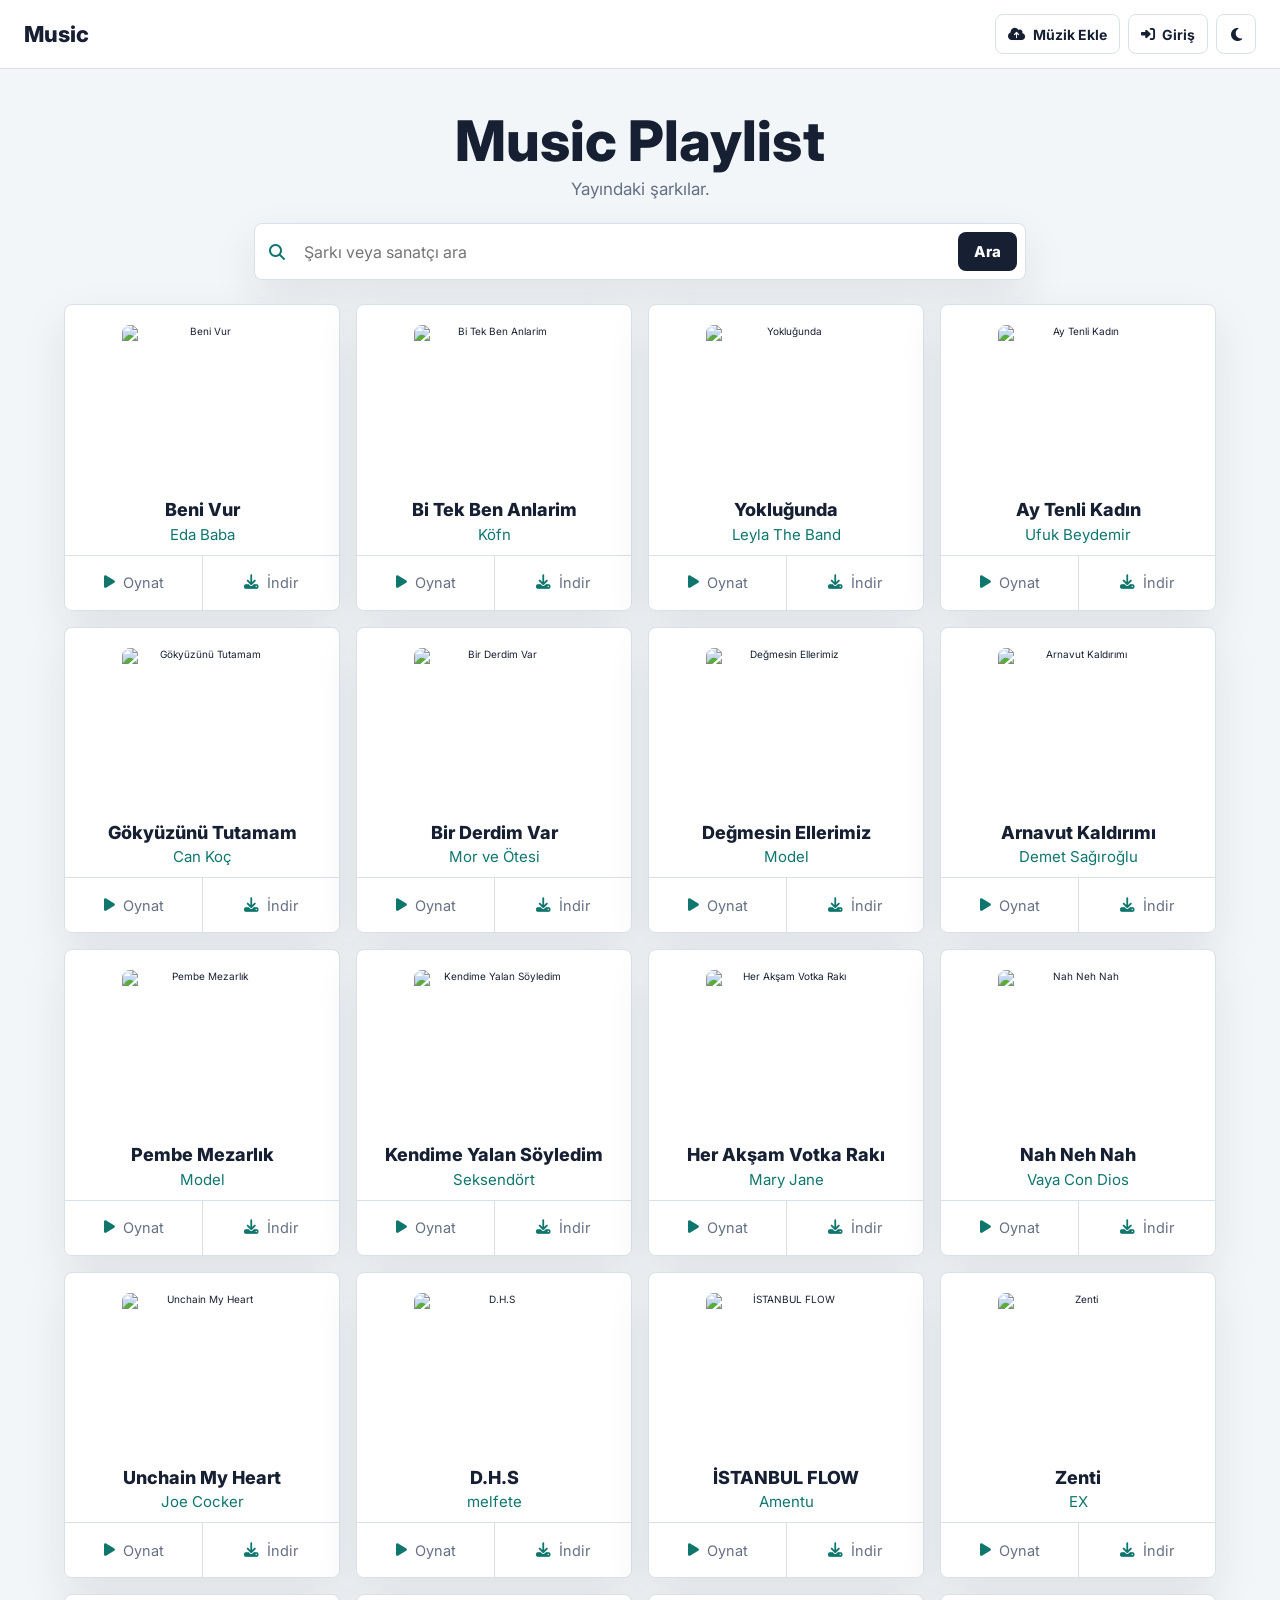
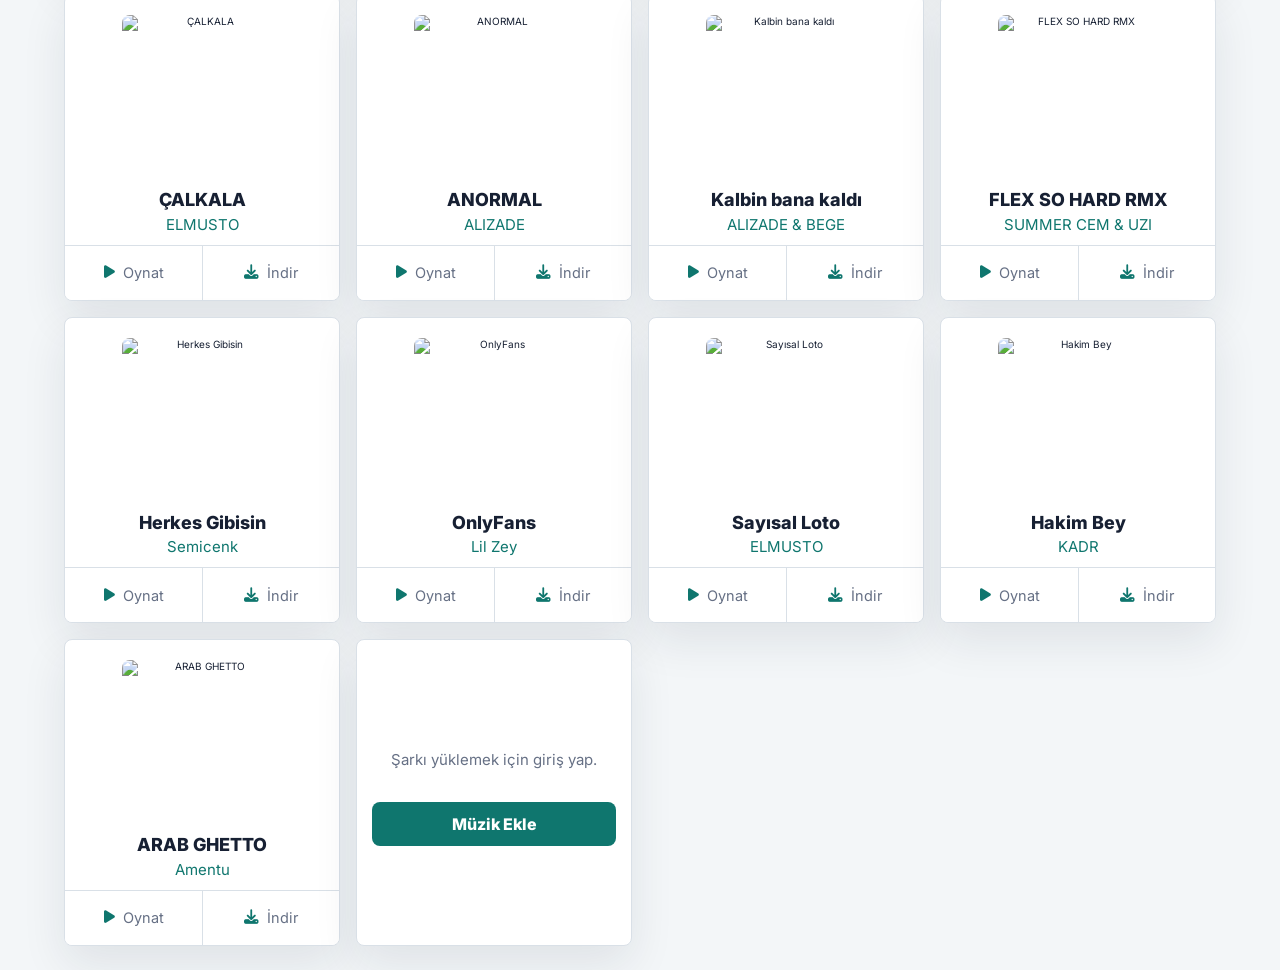
==== index.html @ 30aca119 "ardaltunel" ====
<!doctype html>
<html lang="tr">
<head>
    <meta charset="utf-8">
    <meta name="viewport" content="width=device-width, initial-scale=1">
    <meta name="description" content="Arda Altunel Music playlist">
    <title>Music App | Arda Altunel</title>
    <link rel="icon" type="image/png" sizes="32x32" href="images/favicon-32x32.png">
    <link rel="apple-touch-icon" sizes="180x180" href="images/apple-icon-180x180.png">
    <link rel="stylesheet" href="https://cdnjs.cloudflare.com/ajax/libs/font-awesome/6.1.2/css/all.min.css">
    <link rel="stylesheet" href="css/style.css?v=4">
</head>
<body data-page="home">
<header class="site-header">
    <a href="index.html" class="brand">Music</a>
    <nav class="top-nav" data-auth-nav>
        <a href="upload.html"><i class="fas fa-cloud-arrow-up"></i><span>Müzik Ekle</span></a>
    </nav>
</header>

<section class="playlist">
    <div class="page-title">
        <h1>Music Playlist</h1>
        <p>Yayındaki şarkılar.</p>
    </div>

    <section class="search__bar">
        <form class="container search__bar-container" data-search-form>
            <i class="fas fa-search"></i>
            <input type="search" name="search" placeholder="Şarkı veya sanatçı ara" autocomplete="off">
            <button type="submit">Ara</button>
        </form>
    </section>

    <div class="box-container" data-song-grid>
        <article class="box more-btn">
            <p class="empty-state">Şarkılar yükleniyor...</p>
        </article>
    </div>
</section>

<div class="music-player" id="myModal" aria-hidden="true">
    <i class="fas fa-times" id="close" role="button" aria-label="Kapat"></i>
    <div class="main-box">
        <button class="player-arrow" id="prev_song_button" type="button" aria-label="Önceki şarkı"><i class="fa fa-angle-left" aria-hidden="true"></i></button>
        <div class="box box-custom">
            <img src="" class="album" alt="">
            <div class="name"></div>
            <div class="artist"></div>
            <audio src="" controls class="music" id="myAudio"></audio>
        </div>
        <button class="player-arrow" id="next_song_button" type="button" aria-label="Sonraki şarkı"><i class="fa fa-angle-right" aria-hidden="true"></i></button>
    </div>
</div>

<script src="https://cdn.jsdelivr.net/npm/@supabase/supabase-js@2"></script>
<script src="js/supabase-config.js"></script>
<script src="js/supabase-client.js"></script>
<script src="js/app.js?v=10"></script>
</body>
</html>
---- css/style.css ----
@import url('https://fonts.googleapis.com/css2?family=Inter:wght@400;500;600;700;800&display=swap');

:root {
    --main-color: #0f766e;
    --accent: #f97316;
    --red: #dc2626;
    --green: #15803d;
    --amber: #b45309;
    --light-color: #667085;
    --light-bg: #f3f6f8;
    --black: #172033;
    --white: #fff;
    --surface: #fff;
    --surface-muted: #f8fafc;
    --button-bg: #172033;
    --button-text: #fff;
    --header-bg: rgba(255, 255, 255, .94);
    --hover-bg: #eef4f5;
    --success-bg: #ecfdf5;
    --danger-bg: #fef2f2;
    --warning-bg: #fff7ed;
    --hidden-bg: #f1f5f9;
    --modal-bg: rgba(15, 23, 42, .58);
    --player-bg: rgba(23, 32, 51, .68);
    --line: #d9e0e7;
    --box-shadow: 0 18px 45px rgba(23, 32, 51, .09);
    --border: 1px solid var(--line);
}

body.theme-dark {
    --main-color: #20c997;
    --accent: #eab308;
    --red: #fb7185;
    --green: #4ade80;
    --amber: #facc15;
    --light-color: #a1a1aa;
    --light-bg: #101114;
    --black: #f4f4f5;
    --surface: #181a20;
    --surface-muted: #20232b;
    --button-bg: #242832;
    --button-text: #f4f4f5;
    --header-bg: rgba(16, 17, 20, .96);
    --hover-bg: #23272f;
    --success-bg: rgba(74, 222, 128, .12);
    --danger-bg: rgba(251, 113, 133, .13);
    --warning-bg: rgba(250, 204, 21, .13);
    --hidden-bg: #20232b;
    --modal-bg: rgba(6, 7, 10, .72);
    --player-bg: rgba(6, 7, 10, .78);
    --line: rgba(244, 244, 245, .10);
    --border: 1px solid rgba(244, 244, 245, .10);
    --box-shadow: 0 18px 45px rgba(0, 0, 0, .28);
}

* {
    font-family: 'Inter', sans-serif;
    margin: 0;
    padding: 0;
    box-sizing: border-box;
    outline: none;
    border: none;
    text-decoration: none;
}

html {
    font-size: 62.5%;
    overflow-x: hidden;
}

body {
    min-height: 100vh;
    background: var(--light-bg);
    color: var(--black);
    transition: background-color .2s ease, color .2s ease;
}

a {
    color: inherit;
}

button {
    font: inherit;
}

section {
    padding: 2.4rem;
    margin: 0 auto;
    max-width: 1200px;
}

.site-header {
    position: sticky;
    top: 0;
    z-index: 50;
    display: flex;
    align-items: center;
    justify-content: space-between;
    gap: 1.6rem;
    padding: 1.4rem 2.4rem;
    background: var(--header-bg);
    border-bottom: var(--border);
    backdrop-filter: blur(14px);
}

.brand {
    font-size: 2.2rem;
    font-weight: 800;
    color: var(--black);
}

.top-nav {
    display: flex;
    align-items: center;
    justify-content: flex-end;
    gap: .8rem;
    flex-wrap: wrap;
}

.top-nav a,
.nav-button,
.user-chip {
    display: inline-flex;
    align-items: center;
    gap: .7rem;
    min-height: 4rem;
    padding: .9rem 1.2rem;
    border: var(--border);
    border-radius: 8px;
    background: var(--surface);
    color: var(--black);
    font-size: 1.4rem;
    font-weight: 700;
}

.nav-button {
    cursor: pointer;
}

.top-nav a:hover,
.nav-button:hover {
    border-color: var(--main-color);
    color: var(--main-color);
}

.user-chip {
    color: var(--light-color);
}

.theme-toggle {
    width: 4rem;
    min-width: 4rem;
    justify-content: center;
    padding: 0;
}

.theme-toggle span {
    display: none;
}

.theme-toggle i {
    font-size: 1.5rem;
}

.page-title,
.heading {
    text-align: center;
    margin: 2rem auto 2.4rem;
}

.page-title h1,
.heading {
    font-size: clamp(3rem, 5vw, 5.6rem);
    line-height: 1;
    font-weight: 800;
    color: var(--black);
}

.page-title p {
    margin-top: 1rem;
    color: var(--light-color);
    font-size: 1.7rem;
}

.message {
    position: fixed;
    top: 1.6rem;
    right: 1.6rem;
    margin: 0;
    border-radius: 8px;
    background: var(--surface);
    border: var(--border);
    box-shadow: var(--box-shadow);
    padding: 1.3rem 1.5rem;
    display: flex;
    align-items: center;
    justify-content: space-between;
    gap: 1.2rem;
    z-index: 1200;
    width: min(42rem, calc(100vw - 3.2rem));
}

.message span {
    font-size: 1.6rem;
    color: var(--black);
    line-height: 1.45;
}

.message i {
    cursor: pointer;
    flex: 0 0 auto;
    font-size: 1.9rem;
    color: var(--red);
}

.inline-message {
    margin-bottom: 1.2rem;
    padding: 1.2rem 1.4rem;
    border: var(--border);
    border-radius: 8px;
    background: var(--surface-muted);
    color: var(--black);
    font-size: 1.45rem;
    line-height: 1.45;
}

.inline-message-success {
    background: var(--success-bg);
    color: var(--green);
}

.inline-message-error {
    background: var(--danger-bg);
    color: var(--red);
}

.inline-message-warning {
    background: var(--warning-bg);
    color: var(--amber);
}

.btn,
.option-btn {
    display: block;
    width: 100%;
    margin-top: 1rem;
    padding: 1.2rem 1.6rem;
    cursor: pointer;
    font-size: 1.6rem;
    font-weight: 800;
    border-radius: 8px;
    color: var(--button-text);
    text-align: center;
}

.btn {
    background: var(--main-color);
}

.option-btn {
    background: var(--button-bg);
}

.btn:hover,
.option-btn:hover {
    background: var(--accent);
}

.btn:disabled,
.option-btn:disabled,
.nav-button:disabled {
    cursor: not-allowed;
    opacity: .65;
}

.form-container form {
    margin: 0 auto;
    max-width: 54rem;
    border: var(--border);
    border-radius: 8px;
    background: var(--surface);
    box-shadow: var(--box-shadow);
    padding: 2rem;
}

.form-container form p {
    padding-top: 1rem;
    font-size: 1.5rem;
    font-weight: 700;
    color: var(--light-color);
}

.form-container form p span {
    color: var(--red);
}

.form-container form .box {
    width: 100%;
    border-radius: 8px;
    background: var(--surface-muted);
    padding: 1.3rem 1.4rem;
    font-size: 1.6rem;
    color: var(--black);
    margin: .8rem 0;
    border: var(--border);
}

.form-container form .box:focus {
    border-color: var(--main-color);
    background: var(--surface);
}

.password-field {
    position: relative;
}

.password-field .box {
    padding-right: 5rem;
}

.toggle-password {
    position: absolute;
    right: .8rem;
    top: 50%;
    transform: translateY(-50%);
    width: 3.8rem;
    height: 3.8rem;
    display: inline-flex;
    align-items: center;
    justify-content: center;
    border-radius: 8px;
    background: transparent;
    color: var(--light-color);
    cursor: pointer;
    font-size: 1.6rem;
}

.toggle-password:hover {
    background: var(--hover-bg);
    color: var(--main-color);
}

.playlist .box-container {
    display: grid;
    grid-template-columns: repeat(auto-fit, minmax(22rem, 1fr));
    gap: 1.6rem;
    align-items: stretch;
}

.playlist .box-container .box {
    overflow: hidden;
    border: var(--border);
    border-radius: 8px;
    background: var(--surface);
    box-shadow: var(--box-shadow);
    text-align: center;
}

.playlist .box-container .box .album {
    margin: 2rem auto 1.4rem;
    border-radius: 8px;
    object-fit: cover;
    aspect-ratio: 1;
    width: min(16rem, 70%);
    height: auto;
    display: block;
}

.playlist .box-container .box .name {
    padding: 0 1.4rem;
    font-size: 1.8rem;
    line-height: 1.25;
    font-weight: 800;
    color: var(--black);
    word-break: break-word;
}

.playlist .box-container .box .artist {
    margin: .3rem 0 1.1rem;
    padding: 0 1.4rem;
    font-size: 1.5rem;
    color: var(--main-color);
    word-break: break-word;
}

.playlist .box-container .box .flex {
    margin-top: 1rem;
    border-top: var(--border);
    display: grid;
    grid-template-columns: repeat(2, minmax(0, 1fr));
}

.playlist .box-container .box .flex > * {
    min-height: 5.4rem;
    padding: 1.1rem;
    font-size: 1.45rem;
    cursor: pointer;
    display: inline-flex;
    align-items: center;
    justify-content: center;
    gap: .8rem;
    background: var(--surface);
    color: var(--light-color);
    border-left: var(--border);
}

.playlist .box-container .box .flex > *:first-child {
    border-left: 0;
}

.playlist .box-container .box .flex i {
    color: var(--main-color);
}

.playlist .box-container .more-btn {
    padding: 1.5rem;
    display: flex;
    flex-direction: column;
    justify-content: center;
    gap: 1rem;
}

.empty-state {
    padding: 1rem;
    color: var(--light-color);
    font-size: 1.5rem;
    line-height: 1.5;
}

.static-note {
    display: grid;
    gap: .8rem;
    margin-bottom: 1.4rem;
    padding: 1.3rem;
    border: var(--border);
    border-radius: 8px;
    background: var(--surface-muted);
}

.static-note strong {
    color: var(--black);
    font-size: 1.7rem;
}

.static-note p {
    padding: 0;
    color: var(--light-color);
    font-size: 1.45rem;
    line-height: 1.5;
}

.form-container form .box:disabled {
    cursor: not-allowed;
    opacity: .72;
}

.search__bar {
    padding-top: 0;
    max-width: 820px;
}

.search__bar input[type=search]::-ms-clear,
.search__bar input[type=search]::-ms-reveal,
.search__bar input[type="search"]::-webkit-search-decoration,
.search__bar input[type="search"]::-webkit-search-cancel-button,
.search__bar input[type="search"]::-webkit-search-results-button,
.search__bar input[type="search"]::-webkit-search-results-decoration {
    display: none;
}

.search__bar-container {
    display: grid;
    grid-template-columns: auto 1fr auto;
    align-items: center;
    gap: 1rem;
    background: var(--surface);
    border: var(--border);
    border-radius: 8px;
    padding: .8rem;
    box-shadow: var(--box-shadow);
}

.search__bar-container i {
    color: var(--main-color);
    font-size: 1.6rem;
    padding-left: .6rem;
}

.search__bar-container input[type="search"] {
    min-width: 0;
    padding: .9rem;
    font-size: 1.6rem;
    background: none;
    color: var(--black);
}

.search__bar-container button {
    background: var(--button-bg);
    color: var(--button-text);
    border-radius: 8px;
    padding: 1rem 1.6rem;
    font-size: 1.5rem;
    font-weight: 800;
    cursor: pointer;
}

.music-player {
    display: none;
    align-items: center;
    justify-content: center;
    padding: 2rem;
    position: fixed;
    inset: 0;
    background: var(--player-bg);
    z-index: 1000;
}

.music-player.active {
    display: flex;
}

.main-box {
    width: min(72rem, 100%);
    display: grid;
    grid-template-columns: 5.2rem 1fr 5.2rem;
    align-items: center;
    gap: 1rem;
}

.music-player .box {
    overflow: hidden;
    background: var(--surface);
    border-radius: 8px;
    text-align: center;
    box-shadow: var(--box-shadow);
}

.music-player .box .album {
    object-fit: cover;
    margin: 2rem auto 1rem;
    height: 16rem;
    width: 16rem;
    border-radius: 8px;
}

.music-player .box .name {
    padding: 0 1.4rem;
    font-size: 2rem;
    font-weight: 800;
}

.music-player .box .artist {
    margin: .5rem 0;
    font-size: 1.6rem;
    color: var(--main-color);
}

.music-player .box .music {
    border-top: var(--border);
    width: 100%;
    margin-top: 1rem;
}

.music-player #close {
    position: absolute;
    top: 2rem;
    right: 2.5rem;
    cursor: pointer;
    color: var(--white);
    font-size: 4rem;
}

.player-arrow {
    width: 5.2rem;
    height: 5.2rem;
    border-radius: 8px;
    background: var(--surface);
    color: var(--black);
    cursor: pointer;
    font-size: 2.8rem;
}

.admin-panel {
    max-width: 1000px;
}

.admin-list {
    display: grid;
    gap: 1rem;
}

.admin-edit-panel {
    position: fixed;
    inset: 0;
    z-index: 1000;
    display: grid;
    place-items: center;
    padding: 2rem;
    background: var(--modal-bg);
    overflow-y: auto;
}

.admin-edit-panel[hidden] {
    display: none;
}

.admin-edit-dialog {
    width: min(68rem, 100%);
    padding: 1.6rem;
    background: var(--surface);
    border: var(--border);
    border-radius: 8px;
    box-shadow: var(--box-shadow);
}

.admin-edit-head {
    display: flex;
    align-items: center;
    justify-content: space-between;
    gap: 1rem;
    margin-bottom: 1rem;
}

.admin-edit-head strong {
    font-size: 2rem;
    color: var(--black);
}

.admin-edit-message {
    margin-bottom: 1rem;
    padding: 1.1rem 1.2rem;
    border: var(--border);
    border-color: #fecaca;
    border-radius: 8px;
    background: var(--danger-bg);
    color: var(--red);
    font-size: 1.4rem;
}

.admin-edit-close {
    width: 3.8rem;
    height: 3.8rem;
    border-radius: 8px;
    background: var(--surface-muted);
    color: var(--black);
    cursor: pointer;
}

.admin-edit-grid {
    display: grid;
    grid-template-columns: repeat(2, minmax(0, 1fr));
    gap: 1rem;
}

.admin-edit-grid label {
    display: grid;
    gap: .5rem;
    font-size: 1.4rem;
    font-weight: 800;
    color: var(--light-color);
}

.admin-edit-grid .box {
    width: 100%;
    border-radius: 8px;
    background: var(--surface-muted);
    padding: 1.1rem 1.2rem;
    font-size: 1.5rem;
    color: var(--black);
    border: var(--border);
}

.admin-edit-actions {
    display: grid;
    grid-template-columns: repeat(2, minmax(0, 1fr));
    gap: 1rem;
    margin-top: 1.2rem;
}

.modal-open {
    overflow: hidden;
}

.admin-song {
    display: grid;
    grid-template-columns: 7rem 1fr auto;
    align-items: center;
    gap: 1.2rem;
    padding: 1rem;
    background: var(--surface);
    border: var(--border);
    border-radius: 8px;
    box-shadow: var(--box-shadow);
}

.admin-song img {
    width: 7rem;
    height: 7rem;
    object-fit: cover;
    border-radius: 8px;
}

.admin-song-main {
    display: grid;
    gap: .3rem;
    min-width: 0;
}

.admin-song-main strong {
    font-size: 1.7rem;
    word-break: break-word;
}

.admin-song-main span,
.admin-song-main small {
    font-size: 1.35rem;
    color: var(--light-color);
}

.status {
    display: inline-flex;
    align-items: center;
    justify-content: center;
    justify-self: start;
    min-width: 8.4rem;
    height: 4rem;
    padding: 0 1rem;
    border-radius: 8px;
    text-align: center;
    font-size: 1.2rem;
    font-weight: 800;
    text-transform: uppercase;
}

.status-pending {
    background: var(--warning-bg);
    color: var(--amber);
}

.status-approved {
    background: var(--success-bg);
    color: var(--green);
}

.status-hidden {
    background: var(--hidden-bg);
    color: var(--light-color);
}

.admin-controls {
    display: flex;
    align-items: center;
    justify-content: flex-end;
    gap: .8rem;
}

.admin-actions {
    display: flex;
    align-items: center;
    gap: .6rem;
}

.admin-actions button {
    width: 4rem;
    height: 4rem;
    border-radius: 8px;
    background: var(--button-bg);
    color: var(--button-text);
    cursor: pointer;
}

.admin-actions button:hover {
    background: var(--main-color);
}

.admin-actions .danger {
    background: var(--red);
}

@media (max-width: 720px) {
    html {
        font-size: 58%;
    }

    .site-header {
        align-items: center;
        flex-direction: row;
        gap: 1rem;
        padding: .9rem 1.2rem;
    }

    .brand {
        flex: 1;
        min-width: 0;
        font-size: 2rem;
    }

    .top-nav {
        width: auto;
        flex: 0 0 auto;
        justify-content: flex-end;
        gap: .6rem;
        flex-wrap: nowrap;
    }

    .top-nav a,
    .nav-button {
        width: 3.8rem;
        height: 3.8rem;
        min-height: 3.8rem;
        padding: 0;
        justify-content: center;
        border-radius: 8px;
        font-size: 1.45rem;
    }

    .top-nav a span,
    .nav-button span,
    .user-chip {
        display: none;
    }

    .message {
        top: auto;
        right: 1rem;
        bottom: 1rem;
        width: calc(100vw - 2rem);
    }

    section {
        padding: 1.4rem;
    }

    .playlist .box-container {
        grid-template-columns: 1fr;
    }

    .search__bar-container {
        grid-template-columns: auto 1fr;
    }

    .search__bar-container button {
        grid-column: 1 / -1;
        width: 100%;
    }

    .main-box {
        grid-template-columns: 4.6rem 1fr 4.6rem;
        gap: .6rem;
    }

    .player-arrow {
        width: 4.6rem;
        height: 4.6rem;
    }

    .admin-song {
        grid-template-columns: 6rem 1fr;
    }

    .admin-edit-grid,
    .admin-edit-actions {
        grid-template-columns: 1fr;
    }

    .admin-song img {
        width: 6rem;
        height: 6rem;
    }

    .admin-controls {
        grid-column: 2;
        justify-content: flex-start;
        flex-wrap: nowrap;
        gap: .7rem;
    }
}
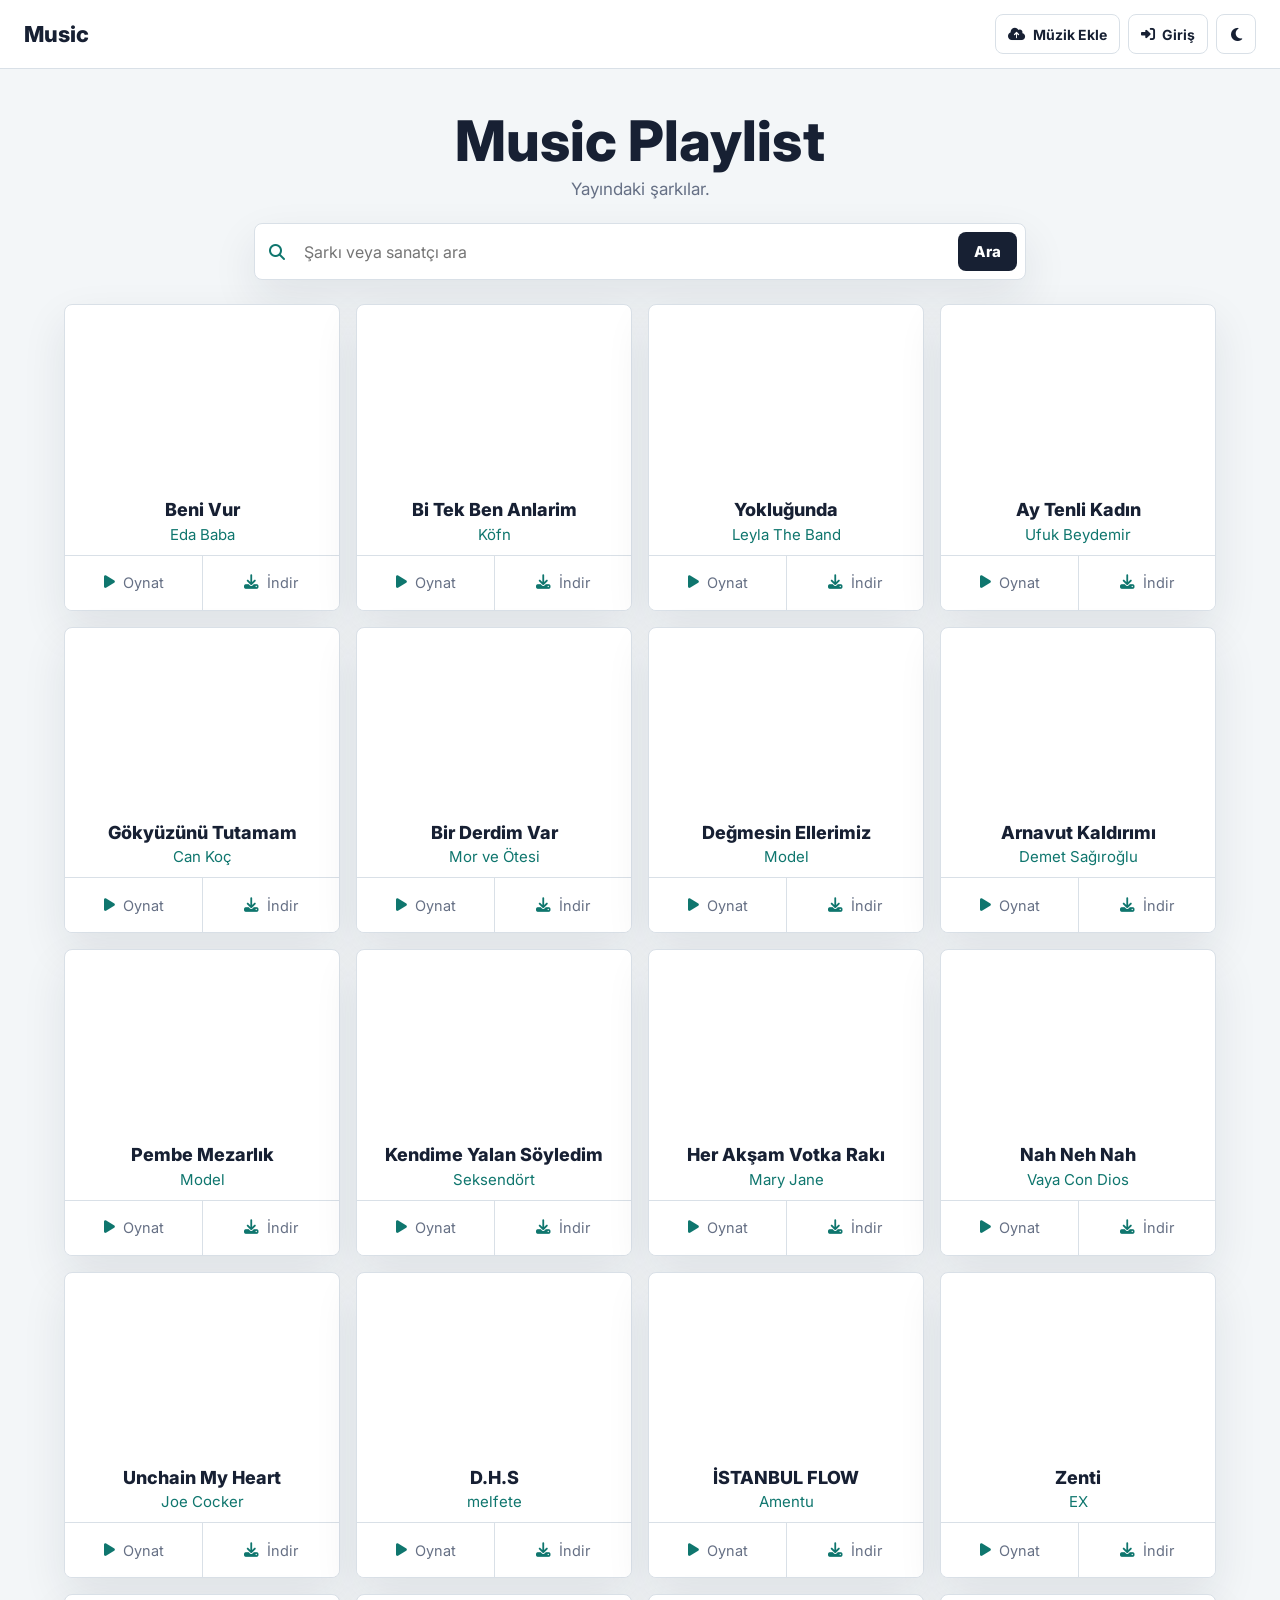
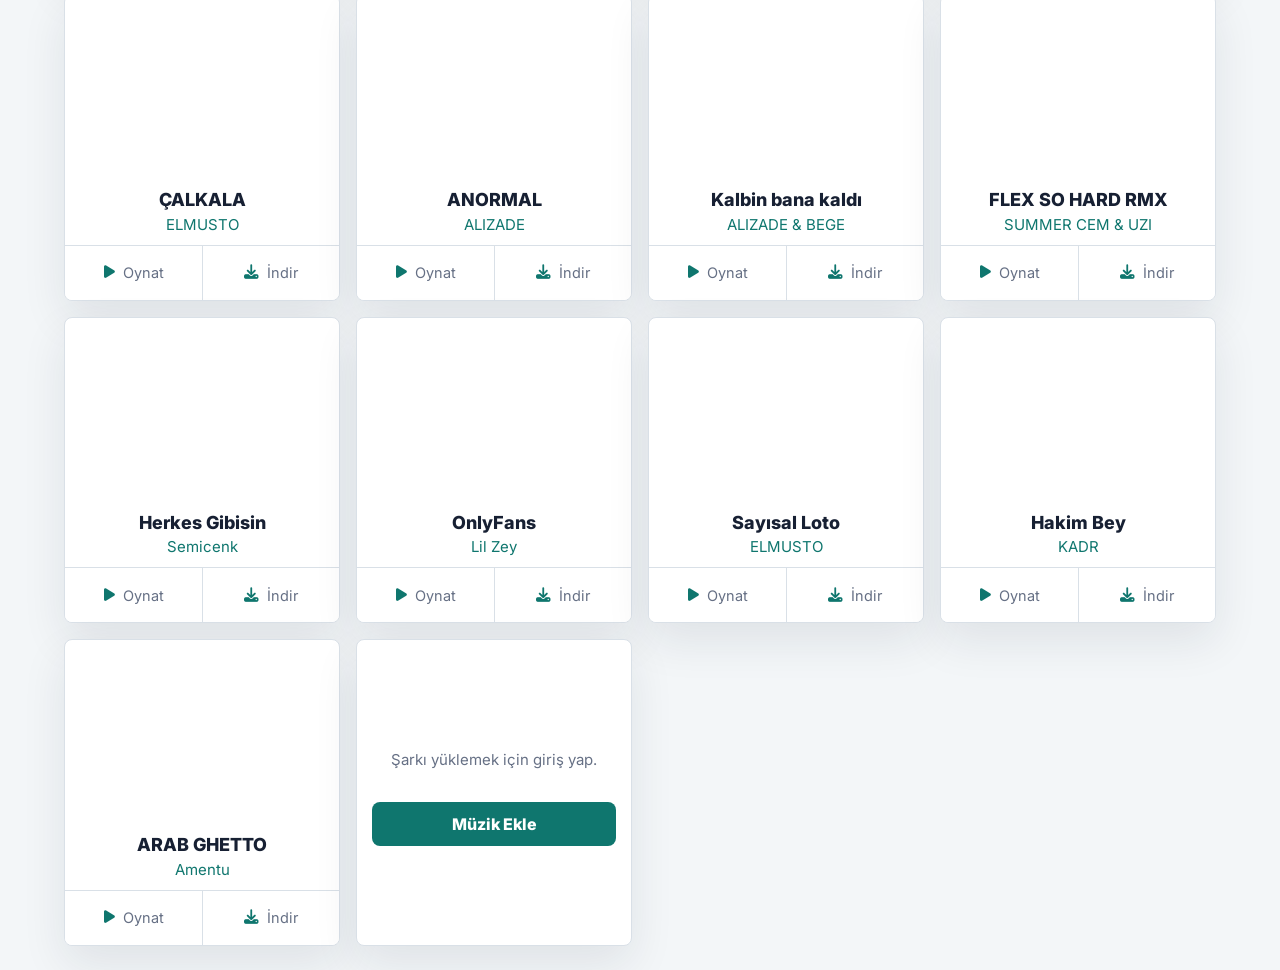
==== commit 06b56e07: "Update index.html" ====
--- a/index.html
+++ b/index.html
@@ -9,6 +9,7 @@
     <link rel="apple-touch-icon" sizes="180x180" href="images/apple-icon-180x180.png">
     <link rel="stylesheet" href="https://cdnjs.cloudflare.com/ajax/libs/font-awesome/6.1.2/css/all.min.css">
     <link rel="stylesheet" href="css/style.css?v=4">
+    <link rel="stylesheet" href="css/overscroll-fix.css">
 </head>
 <body data-page="home">
 <header class="site-header">
--- a/css/overscroll-fix.css
+++ b/css/overscroll-fix.css
@@ -0,0 +1,14 @@
+html {
+    background: #f3f6f8;
+    overscroll-behavior-y: none;
+}
+
+body {
+    background-color: #f3f6f8;
+    overflow-x: hidden;
+}
+
+body.theme-dark,
+html:has(body.theme-dark) {
+    background: #101114;
+}
